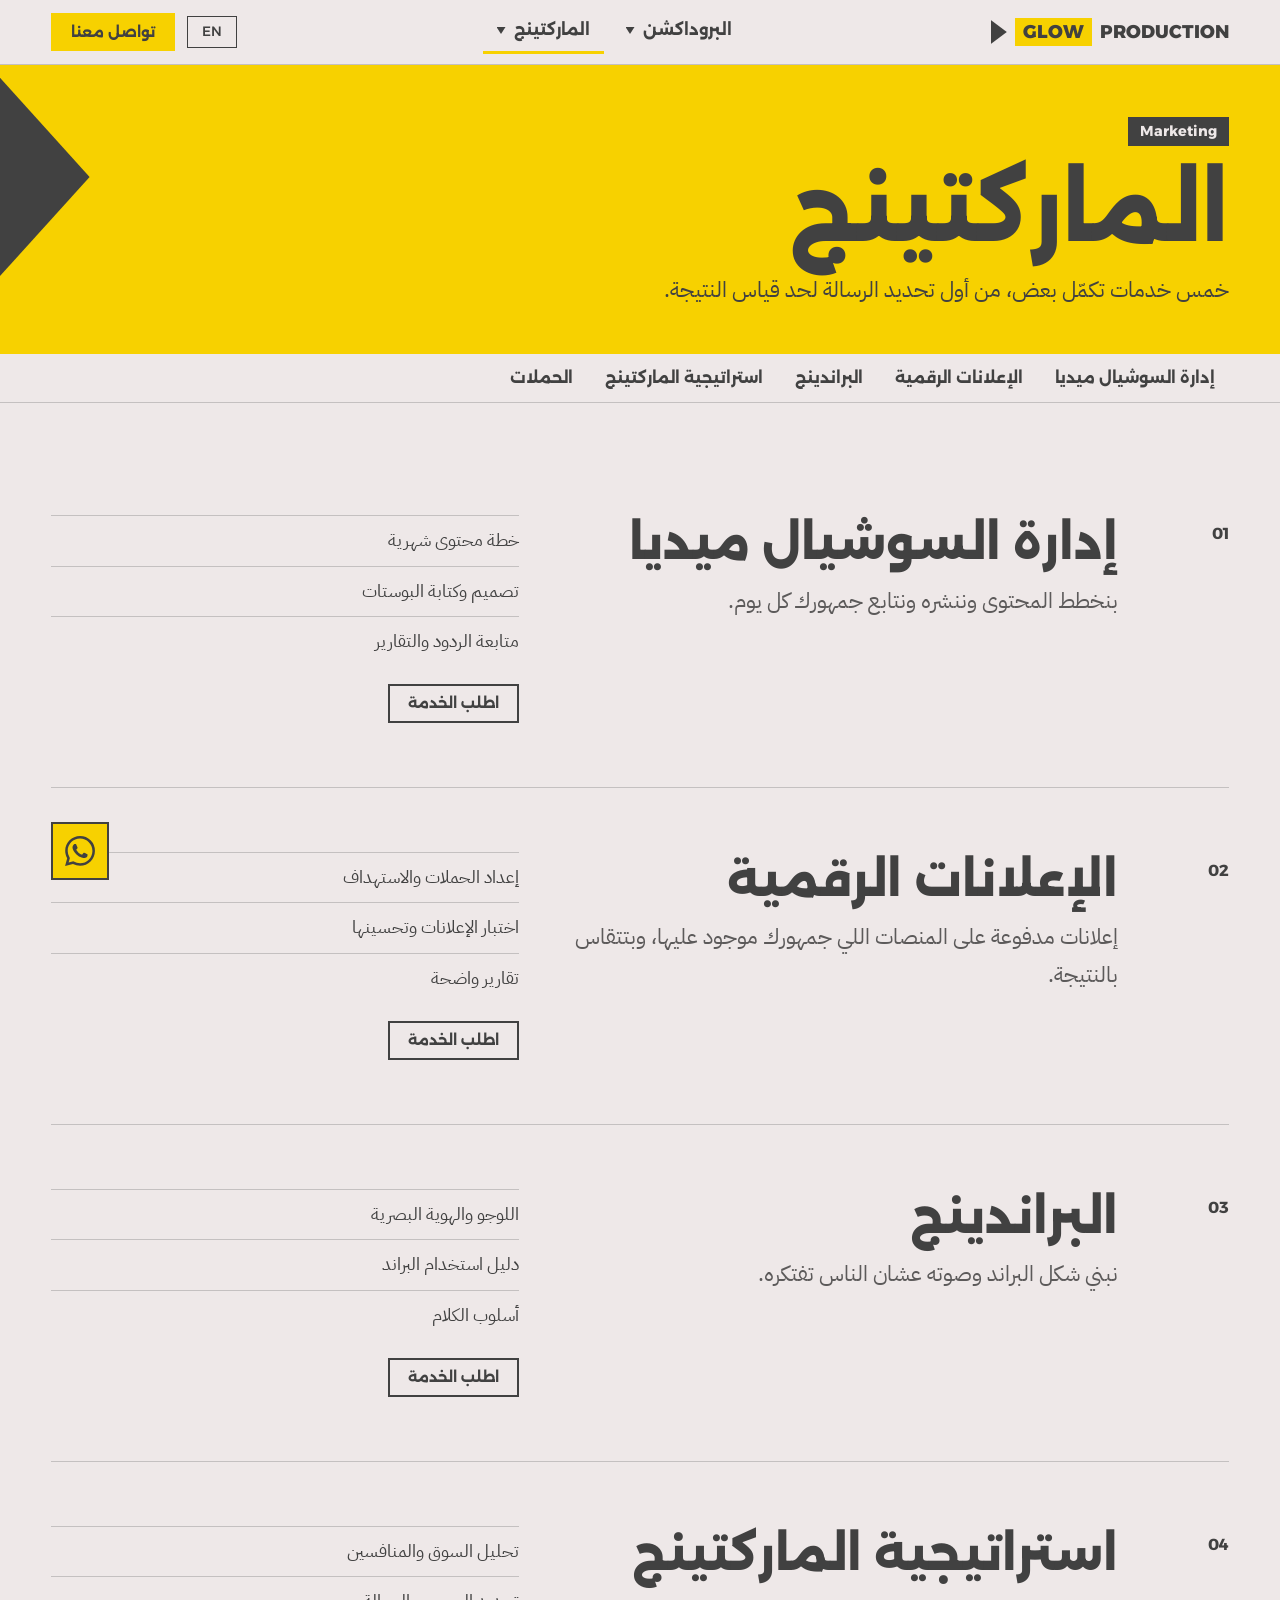
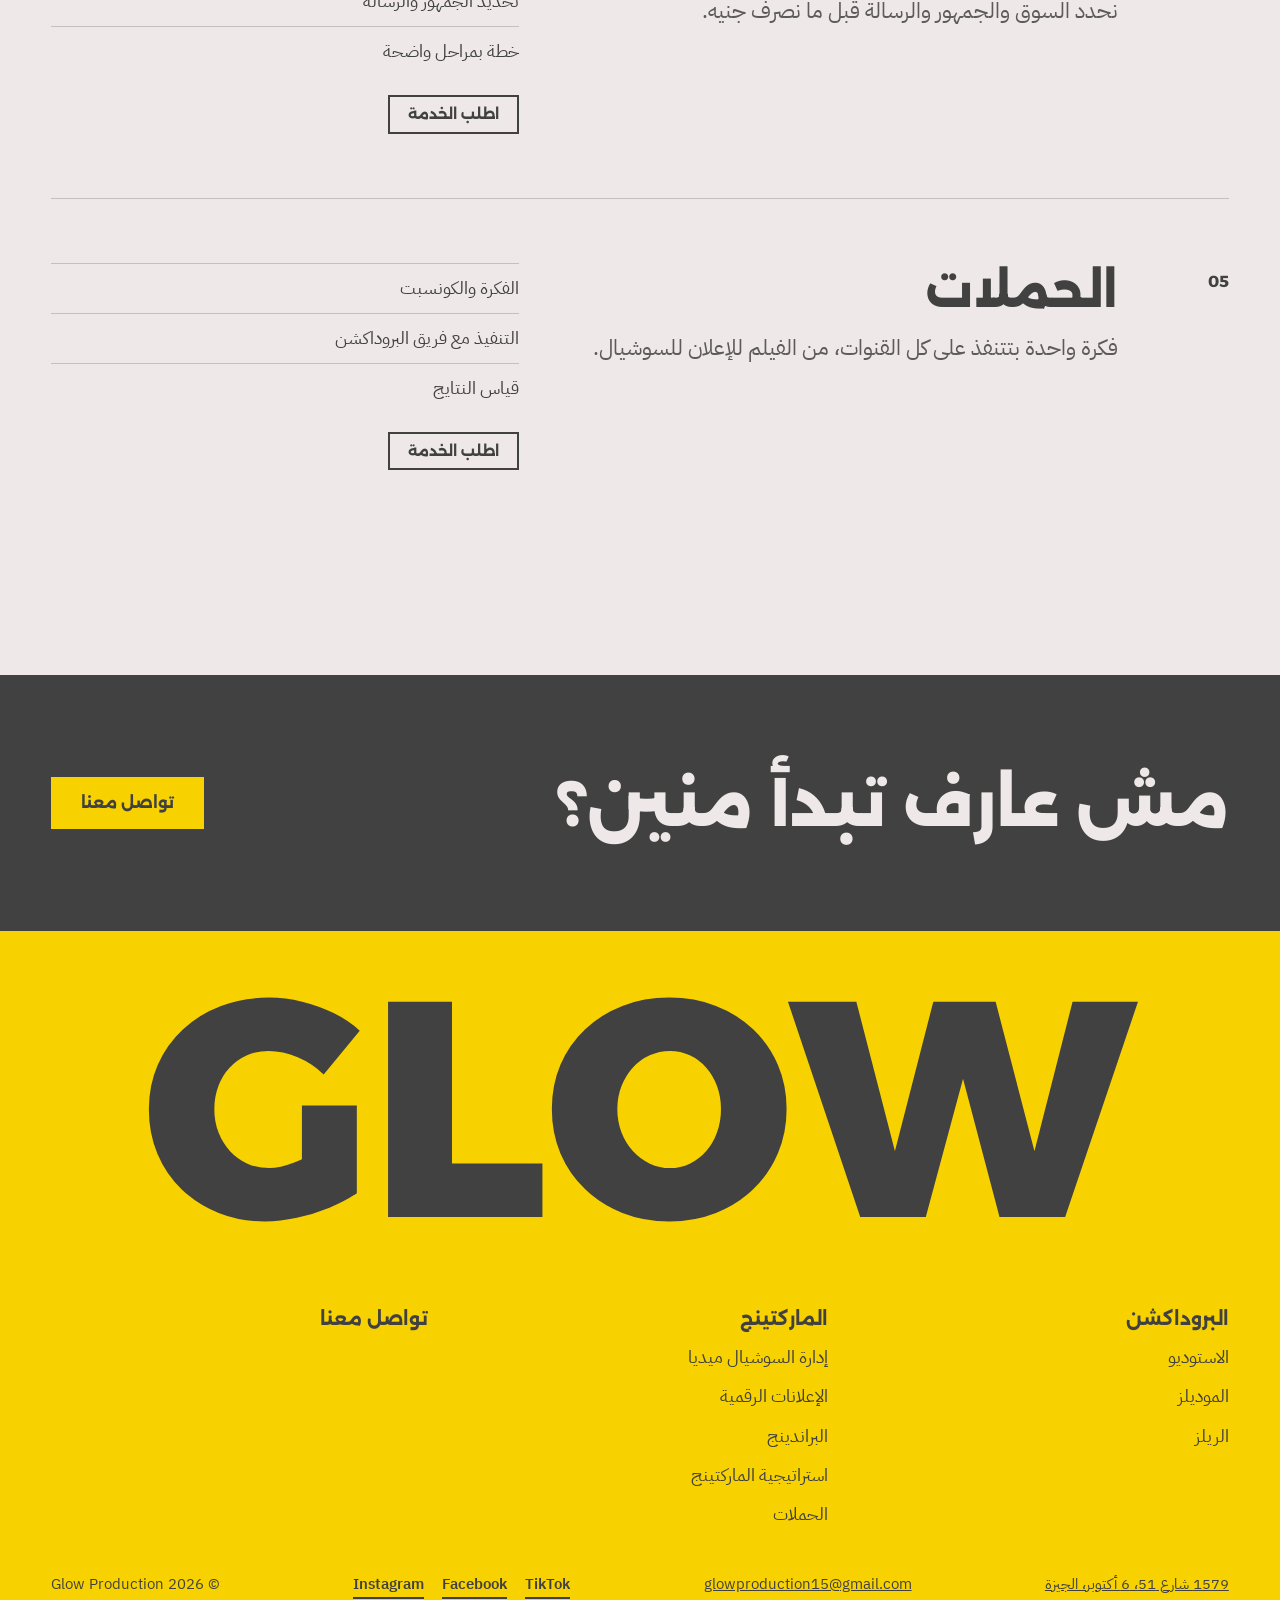
==== marketing.html @ 8772f219 "Glow Production website with dashboard-editable content Arabic-first marketing and production site (" ====
<!doctype html>
<html lang="ar" dir="rtl">
<head>
  <meta charset="utf-8">
  <meta name="viewport" content="width=device-width, initial-scale=1">
  <title data-i18n="title.marketing">الماركتينج | Glow Production</title>
  <meta name="description" content="إدارة السوشيال ميديا والإعلانات الرقمية والبراندينج واستراتيجية الماركتينج والحملات.">
  <script>document.documentElement.classList.add('js')</script>
  <link rel="preconnect" href="https://fonts.googleapis.com">
  <link rel="preconnect" href="https://fonts.gstatic.com" crossorigin>
  <link href="https://fonts.googleapis.com/css2?family=Alexandria:wght@300;500;700;800&family=IBM+Plex+Sans+Arabic:wght@400;500;600&display=swap" rel="stylesheet">
  <link rel="icon" href="data:image/svg+xml,%3Csvg xmlns=%22http://www.w3.org/2000/svg%22 viewBox=%220 0 32 32%22%3E%3Crect width=%2232%22 height=%2232%22 fill=%22%23f7d100%22/%3E%3Cpath d=%22M9 6l16 10-16 10z%22 fill=%22%23414141%22/%3E%3C/svg%3E">
  <link rel="stylesheet" href="styles.css">
</head>
<body data-page="marketing">
  <main id="main">
    <section class="page-hero section--yellow">
      <div class="page-hero__shape" aria-hidden="true"></div>
      <p class="eyebrow eyebrow--dark" data-i18n="mkt.tag">Marketing</p>
      <h1 data-i18n="mkt.title">الماركتينج</h1>
      <p class="lead" data-i18n="mkt.lead">خمس خدمات تكمّل بعض، من أول تحديد الرسالة لحد قياس النتيجة.</p>
    </section>

    <nav class="subnav" id="subnav" aria-label="Marketing"></nav>

    <section class="section section--tight">
      <div id="services"></div>
    </section>

    <section class="band section--dark">
      <h2 data-i18n="mkt.band">مش عارف تبدأ منين؟</h2>
      <a class="btn" href="contact.html" data-i18n="cta.contact">تواصل معنا</a>
    </section>
  </main>
  <script src="main.js"></script>
</body>
</html>
---- styles.css ----
:root {
  --yellow: #f7d100;
  --gray: #414141;
  --beige: #eee8e8;
  --muted: #5c5a5a;
  --line: rgba(65, 65, 65, .24);
  --line-on-dark: rgba(238, 232, 232, .24);
  --gutter: clamp(16px, 4vw, 56px);
  --display: "Alexandria", system-ui, sans-serif;
  --body: "IBM Plex Sans Arabic", "Alexandria", system-ui, sans-serif;
  /* Shapes taken from the logo */
  --arrow: polygon(0 0, 62% 0, 100% 50%, 62% 100%, 0 100%);
  --wedge: polygon(0 0, 100% 50%, 0 100%);
  --diamond: polygon(50% 0, 100% 50%, 50% 100%, 0 50%);
  --vee: polygon(0 0, 100% 0, 50% 100%);
}

* { box-sizing: border-box; }
[hidden] { display: none !important; }
html { scroll-behavior: smooth; scroll-padding-top: 130px; }
body {
  margin: 0;
  background: var(--beige);
  color: var(--gray);
  font: 400 clamp(1rem, .96rem + .2vw, 1.125rem)/1.75 var(--body);
  overflow-x: clip;
}
h1, h2, h3 { font-family: var(--display); font-weight: 800; line-height: 1.2; margin: 0; }
h2 { font-size: clamp(2.2rem, 6vw, 4.75rem); }
h3 { font-size: clamp(1.5rem, 3vw, 2.25rem); }
p { margin: 0; }
a { color: inherit; }
ul, ol { list-style: none; margin: 0; padding: 0; }
:focus-visible { outline: 2px solid currentColor; outline-offset: 3px; }

.skip { position: fixed; inset-inline-start: 12px; top: -60px; z-index: 100; background: var(--gray); color: var(--beige); padding: 8px 14px; }
.skip:focus { top: 12px; }
.eyebrow { display: inline-block; background: var(--yellow); color: var(--gray); padding: 3px 12px; font: 700 .9rem/1.6 var(--display); }
.lead { color: var(--muted); font-size: clamp(1.05rem, 1rem + .45vw, 1.35rem); max-width: 34em; }
.todo { border-bottom: 1px dashed currentColor; opacity: .8; }

.btn {
  display: inline-block; padding: 14px 28px; border: 2px solid var(--yellow);
  background: var(--yellow); color: var(--gray); font: 700 1rem/1.3 var(--display); text-decoration: none; cursor: pointer;
  transition: background .18s, color .18s, border-color .18s;
}
.btn:hover { background: var(--gray); border-color: var(--gray); color: var(--beige); }
.btn--ghost { background: transparent; color: var(--gray); border-color: var(--gray); }
.btn--small { padding: 8px 18px; font-size: .9rem; }
.brief .btn:hover { background: var(--beige); border-color: var(--beige); color: var(--gray); }

/* Header */
.header {
  position: fixed; inset: 0 0 auto; z-index: 50; display: flex; align-items: center; justify-content: space-between; gap: 24px;
  padding: 18px var(--gutter); transition: background .25s, padding .25s;
}
.header.is-solid { background: var(--beige); border-bottom: 1px solid var(--line); padding-block: 10px; }
.logo { display: inline-flex; align-items: center; text-decoration: none; direction: ltr; }
.logo img { display: block; height: 44px; width: auto; }
.logo img + .logo__text { display: none; }
.logo__text { display: inline-flex; align-items: center; gap: 8px; font: 800 1.15rem/1 var(--display); }
.logo__text i { width: 16px; height: 24px; background: var(--gray); clip-path: var(--wedge); }
.logo__text b { background: var(--yellow); padding: 5px 8px; font-weight: 800; }
.nav { display: flex; gap: 8px; align-items: center; }
.nav__group { position: relative; }
.nav__top { display: inline-flex; align-items: center; gap: 8px; padding: 10px 14px; text-decoration: none; font: 700 1rem/1.3 var(--display); border-bottom: 3px solid transparent; }
.nav__group .nav__top::after { content: ""; width: 9px; height: 7px; background: currentColor; clip-path: var(--vee); }
.nav__top:hover, .nav__top[aria-current] { border-color: var(--yellow); }
.nav__contact { display: none; }
.nav__panel { position: absolute; top: 100%; inset-inline-start: 0; min-width: 250px; padding: 8px; background: var(--gray); color: var(--beige); visibility: hidden; opacity: 0; transform: translateY(6px); transition: opacity .16s, transform .16s, visibility .16s; }
.nav__group:hover .nav__panel, .nav__group:focus-within .nav__panel { visibility: visible; opacity: 1; transform: none; }
.nav__panel a { display: block; padding: 10px 12px; text-decoration: none; font-weight: 500; }
.nav__panel a:hover, .nav__panel a:focus-visible { background: var(--yellow); color: var(--gray); }
.header__actions { display: flex; align-items: center; gap: 12px; }
.lang { background: none; border: 1px solid var(--gray); color: var(--gray); padding: 8px 14px; font: 500 .85rem/1 var(--display); cursor: pointer; }
.lang:hover { background: var(--gray); color: var(--beige); }
.menu { display: none; width: 42px; height: 42px; background: none; border: 1px solid var(--gray); cursor: pointer; position: relative; }
.menu span { position: absolute; inset-inline: 10px; height: 2px; background: var(--gray); transition: transform .2s, top .2s; }
.menu span:first-child { top: 15px; }
.menu span:last-child { top: 23px; }
.menu[aria-expanded="true"] span:first-child { top: 19px; transform: rotate(45deg); }
.menu[aria-expanded="true"] span:last-child { top: 19px; transform: rotate(-45deg); }

/* Hero */
.hero { --mark: min(24vw, 40svh); position: relative; min-height: 100svh; display: flex; align-items: center; overflow: hidden; isolation: isolate; }
[dir="rtl"] .hero__mark { left: 0; }
[dir="ltr"] .hero__mark { right: 0; }
.hero__mark { position: absolute; z-index: -1; bottom: clamp(32px, 6vw, 80px); width: var(--mark); aspect-ratio: 1; direction: ltr; }
.hero__mark i { position: absolute; display: block; }
.hero__mark .a { inset: 0; background: var(--yellow); clip-path: var(--arrow); }
.hero__mark .b { inset: 0 auto 0 0; width: 46%; background: var(--gray); clip-path: var(--wedge); }
.hero__mark .c { width: 22%; aspect-ratio: 1; top: 39%; left: 60%; background: var(--beige); clip-path: var(--diamond); }
.hero__inner { width: 100%; padding: 110px calc(var(--mark) + 24px) 40px var(--gutter); padding-inline: var(--gutter) calc(var(--mark) + 24px); position: relative; }
.hero h1 { font-size: clamp(3.2rem, 8.4vw, 8.5rem); line-height: 1.16; margin-block: 30px 24px; }
.hero__foot { display: flex; flex-direction: column; align-items: flex-start; gap: 24px; }
.hero__foot .lead { color: var(--gray); }
.hero__cta { display: flex; flex-wrap: wrap; gap: 12px; }
.reel { display: inline-flex; align-items: center; gap: 12px; margin-top: 28px; background: none; border: 0; padding: 0; color: var(--gray); font: 700 1rem/1 var(--display); cursor: pointer; }
.reel__icon { width: 26px; height: 34px; background: var(--gray); clip-path: var(--wedge); transition: transform .2s; }
.reel:hover .reel__icon { transform: translateX(4px); }

/* Clients */
.clients { background: var(--yellow); overflow: hidden; padding-block: 18px; direction: ltr; }
.clients__track { display: flex; width: max-content; animation: slide 36s linear infinite; }
.clients__set { display: flex; align-items: center; gap: 72px; padding-right: 72px; }
.clients img { display: block; height: 40px; width: auto; max-width: 160px; object-fit: contain; mix-blend-mode: multiply; }
.clients span { font: 700 1.05rem/1.4 var(--display); white-space: nowrap; }
@keyframes slide { to { transform: translateX(-50%); } }

/* Sections */
.section { padding: clamp(72px, 11vw, 150px) var(--gutter); }
.section--dark { background: var(--gray); color: var(--beige); --line: var(--line-on-dark); --muted: #d9d3d3; }
.section--yellow { background: var(--yellow); --line: rgba(65, 65, 65, .32); --muted: var(--gray); }
.section__head { display: flex; flex-wrap: wrap; align-items: flex-end; justify-content: space-between; gap: 24px; margin-bottom: clamp(32px, 5vw, 64px); }

/* Work */
.filters { display: flex; flex-wrap: wrap; gap: 8px; }
.filters button { background: none; color: var(--gray); border: 1px solid var(--gray); padding: 8px 18px; font: 500 .95rem/1.4 var(--display); cursor: pointer; }
.filters button:hover { background: var(--yellow); border-color: var(--yellow); }
.filters button[aria-pressed="true"] { background: var(--gray); border-color: var(--gray); color: var(--beige); }
.grid { display: grid; grid-template-columns: repeat(12, 1fr); gap: clamp(12px, 1.6vw, 22px); }
.card { grid-column: span 4; position: relative; display: flex; flex-direction: column; justify-content: flex-end; min-height: clamp(320px, 34vw, 480px); padding: clamp(18px, 2vw, 28px); overflow: hidden; text-decoration: none; isolation: isolate; }
.card--wide { grid-column: span 8; }
.card--dark { background: var(--gray); color: var(--beige); --shape: var(--yellow); }
.card--yellow { background: var(--yellow); color: var(--gray); --shape: var(--gray); }
.card__art { position: absolute; z-index: -1; top: clamp(16px, 2vw, 28px); inset-inline-end: clamp(16px, 2vw, 28px); height: clamp(22px, 2.4vw, 32px); aspect-ratio: 1; background: var(--shape); clip-path: var(--poly); transition: transform .3s cubic-bezier(.2, .7, .2, 1); }
.card:hover .card__art { transform: scale(1.25); }
.card__cat { font: 500 .85rem/1.4 var(--display); }
.card h3 { font-size: clamp(1.3rem, 2.3vw, 2rem); margin-block: 4px; }
.card__meta { font-size: .98rem; }

/* Services */
.split { display: grid; grid-template-columns: 1fr 1fr; gap: 1px; background: var(--line); border: 1px solid var(--line); }
.pane { background: var(--gray); padding: clamp(24px, 4vw, 56px); }
.pane--hot { background: var(--yellow); color: var(--gray); --line: rgba(65, 65, 65, .32); }
.pane--hot .eyebrow { background: var(--gray); color: var(--beige); }
.pane h3 { margin-block: 14px 28px; }
.pane li { padding-block: 14px; border-top: 1px solid var(--line); font-size: 1.1rem; }
.steps { display: grid; grid-template-columns: repeat(4, 1fr); gap: 24px; margin-top: clamp(40px, 6vw, 72px); counter-reset: s; }
.steps li { counter-increment: s; display: grid; gap: 4px; }
.steps li::before { content: counter(s, decimal-leading-zero); color: var(--yellow); font: 700 .95rem/1 var(--display); }
.steps b { font: 700 1.3rem/1.4 var(--display); }
.steps span { color: var(--muted); }

/* Studio */
.studio { display: grid; grid-template-columns: 1.1fr 1fr; gap: clamp(32px, 6vw, 88px); align-items: center; }
.studio__art { position: relative; aspect-ratio: 4/3; background: var(--gray); overflow: hidden; direction: ltr; }
.studio__art::before { content: ""; position: absolute; top: 24px; left: 24px; width: 28px; height: 36px; background: var(--yellow); clip-path: var(--wedge); }
.studio h2 { font-size: clamp(2rem, 4.4vw, 3.5rem); margin-block: 14px 28px; }
.studio dl { margin: 0; }
.studio dl div { display: flex; justify-content: space-between; gap: 16px; padding-block: 14px; border-top: 1px solid var(--line); }
.studio dd { margin: 0; }

/* Proof */
.stats { display: grid; grid-template-columns: repeat(4, 1fr); gap: 24px; }
.stats b { display: inline-block; font: 800 clamp(2.6rem, 6vw, 5rem)/1.2 var(--display); }
.stats span { display: block; }
.quote { margin: clamp(48px, 7vw, 96px) 0 0; max-width: 46em; }
.quote blockquote { display: inline; margin: 0; font: 500 clamp(1.4rem, 3vw, 2.4rem)/1.6 var(--display); }
.quote figcaption { display: table; margin-top: 18px; }

/* Brief */
.brief { display: grid; grid-template-columns: 1fr 1.25fr; gap: clamp(32px, 6vw, 88px); }
.brief h2 { margin-bottom: 16px; }
.brief__alt { margin-top: 28px; color: var(--muted); }
.form { display: grid; grid-template-columns: 1fr 1fr; gap: 20px; }
.form label { display: grid; gap: 6px; font-weight: 500; }
.form__wide { grid-column: 1 / -1; }
.form input, .form select, .form textarea { width: 100%; padding: 13px 14px; background: rgba(238, 232, 232, .1); border: 1px solid var(--line); border-radius: 0; color: var(--beige); font: inherit; }
.form option { color: var(--gray); background: var(--beige); }
.form input:focus, .form select:focus, .form textarea:focus { outline: none; border-color: var(--yellow); }
.form .is-bad { border: 2px solid var(--yellow); }
.form__end { display: flex; flex-wrap: wrap; align-items: center; gap: 18px; }
.form__msg { color: var(--yellow); }

/* Footer */
.footer { padding: 0 var(--gutter) 96px; background: var(--yellow); overflow: hidden; }
.footer__big { font: 800 clamp(5.5rem, 24vw, 21rem)/1.15 var(--display); text-align: center; direction: ltr; }
.footer__row { display: flex; flex-wrap: wrap; justify-content: space-between; gap: 16px; font-size: .95rem; }

/* Dialog */
.dialog { width: min(1100px, calc(100vw - 32px)); padding: 0; border: 0; background: var(--gray); color: var(--beige); }
.dialog::backdrop { background: rgba(65, 65, 65, .9); }
.dialog__frame { aspect-ratio: 16/9; max-height: calc(100svh - 64px); }
.dialog__frame iframe { display: block; width: 100%; height: 100%; border: 0; }
.dialog--tall { width: min(400px, calc(100vw - 32px), calc((100svh - 64px) * 9 / 16)); }
.dialog--tall .dialog__frame { aspect-ratio: 9/16; }
.dialog__close { position: absolute; top: 8px; inset-inline-end: 8px; width: 42px; height: 42px; border: 0; background: var(--yellow); color: var(--gray); font-size: 1.5rem; cursor: pointer; }

/* Home: the two main paths */
.section--tight { padding-top: 0; }
.doors { display: grid; grid-template-columns: 1fr 1fr; gap: clamp(12px, 1.6vw, 22px); }
.door { padding: clamp(24px, 4vw, 56px); }
.door--dark { background: var(--gray); color: var(--beige); --line: var(--line-on-dark); }
.door--yellow { background: var(--yellow); color: var(--gray); --line: rgba(65, 65, 65, .32); }
.door h3 { font-size: clamp(2rem, 5vw, 3.75rem); margin-bottom: 24px; }
.door h3 a { text-decoration: none; }
.door li a { display: flex; justify-content: space-between; align-items: center; padding-block: 13px; border-top: 1px solid var(--line); text-decoration: none; font-size: 1.1rem; font-weight: 500; }
.door li a::after { content: ""; width: 9px; height: 13px; background: currentColor; clip-path: var(--wedge); transition: transform .18s; }
[dir="rtl"] .door li a::after { transform: scaleX(-1); }
.door li a:hover { font-weight: 600; }

.band { display: flex; flex-wrap: wrap; align-items: center; justify-content: space-between; gap: 24px; padding: clamp(48px, 7vw, 96px) var(--gutter); background: var(--gray); color: var(--beige); }
.band h2 { font-size: clamp(2rem, 5vw, 4rem); }
.band .btn:hover { background: var(--beige); border-color: var(--beige); color: var(--gray); }
.section--dark ~ .band { border-top: 1px solid var(--line-on-dark); }

/* Inner pages */
.page-hero { position: relative; overflow: hidden; padding: clamp(96px, 9vw, 124px) var(--gutter) clamp(28px, 3.5vw, 44px); isolation: isolate; }
.page-hero h1 { font-size: clamp(2.6rem, 7vw, 5.5rem); margin-block: 10px 10px; }
.page-hero__shape { position: absolute; z-index: -1; inset-block: 22%; inset-inline-end: 0; width: min(7vw, 96px); background: var(--yellow); clip-path: var(--wedge); }
.section--yellow .page-hero__shape, .page-hero.section--yellow .page-hero__shape { background: var(--gray); }
.eyebrow--dark { background: var(--gray); color: var(--beige); }
.section--dark .btn--ghost, .band .btn--ghost { color: var(--beige); border-color: var(--beige); }

.subnav { position: sticky; top: 66px; z-index: 40; display: flex; gap: 4px; padding-inline: var(--gutter); background: var(--beige); border-bottom: 1px solid var(--line); overflow-x: auto; }
.subnav a { padding: 14px 14px 11px; white-space: nowrap; text-decoration: none; font: 700 .98rem/1.3 var(--display); border-bottom: 3px solid transparent; }
.subnav a:hover { border-color: var(--yellow); }
.subnav + .section--tight { padding-top: clamp(24px, 4vw, 48px); }

.svc { display: grid; grid-template-columns: 72px 1.2fr 1fr; gap: clamp(16px, 3vw, 48px); padding-block: clamp(32px, 5vw, 64px); border-top: 1px solid var(--line); }
.svc:first-child { border-top: 0; }
.svc__num { font: 700 1rem/2.4 var(--display); }
.svc h2 { font-size: clamp(1.8rem, 3.6vw, 3rem); margin-bottom: 12px; }
.svc li { padding-block: 9px; border-top: 1px solid var(--line); }
.svc .btn { margin-top: 18px; }

.studio .btn { margin-top: 26px; }
.models { display: grid; grid-template-columns: repeat(4, 1fr); gap: clamp(12px, 1.6vw, 22px); }
.model { position: relative; display: flex; flex-direction: column; justify-content: flex-end; aspect-ratio: 3/4; padding: 16px; overflow: hidden; isolation: isolate; }
.model--dark { background: var(--gray); color: var(--beige); --shape: var(--yellow); }
.model--yellow { background: var(--yellow); color: var(--gray); --shape: var(--gray); }
.model h3 { font-size: 1.15rem; }
.model .btn { align-self: flex-start; margin-top: 10px; }
.model p { font-size: .95rem; }
.model--yellow .btn { background: var(--gray); border-color: var(--gray); color: var(--beige); }
.model .btn:hover { background: var(--beige); border-color: var(--beige); color: var(--gray); }
.reels { display: grid; grid-template-columns: repeat(4, 1fr); gap: clamp(12px, 1.6vw, 22px); }
.reel-card { position: relative; overflow: hidden; isolation: isolate; display: flex; flex-direction: column; justify-content: space-between; align-items: flex-start; aspect-ratio: 9/16; padding: 16px; border: 0; color: var(--gray); font: 700 1rem/1.4 var(--display); text-align: start; cursor: pointer; }
.reel-card--yellow { background: var(--yellow); }
.reel-card--beige { background: var(--beige); }
.reel-card:hover .reel__icon { transform: scale(1.2); }

.contact-list { margin: 0; }
.contact-list div { padding-block: 14px; border-top: 1px solid var(--line); }
.contact-list dt { color: var(--muted); font-size: .95rem; }
.contact-list dd { margin: 0; display: inline-block; }
.contact-list .social { display: flex; }

.footer__map { display: grid; grid-template-columns: repeat(3, 1fr); gap: 24px; padding-block: 16px 36px; }
.footer__map a { display: block; padding-block: 4px; text-decoration: none; }
.footer__map a:hover { text-decoration: underline; }
.footer__head { font: 700 1.15rem/1.6 var(--display); }
.social { display: flex; flex-wrap: wrap; gap: 6px 18px; direction: ltr; }
.social a { font-weight: 600; text-decoration: none; border-bottom: 2px solid currentColor; }
.social a:hover { border-color: var(--yellow); }
.footer .social a:hover { border-color: var(--gray); color: var(--gray); opacity: .7; }

/* Floating WhatsApp button */
.wa { position: fixed; z-index: 45; bottom: 20px; inset-inline-end: var(--gutter); display: grid; place-items: center; width: 58px; height: 58px; background: var(--yellow); border: 2px solid var(--gray); color: var(--gray); transition: background .18s, color .18s; }
.wa svg { width: 30px; height: 30px; fill: currentColor; }
.wa:hover { background: var(--gray); color: var(--yellow); }

/* Reveal */
.js .reveal { opacity: 0; transform: translateY(26px); transition: opacity .7s, transform .7s; }
.js .reveal.is-in { opacity: 1; transform: none; }

@media (max-width: 860px) {
  .menu { display: block; }
  .header .btn--small { display: none; }
  .nav { position: fixed; inset: 0; z-index: -1; flex-direction: column; align-items: stretch; gap: 10px; padding: 92px var(--gutter) 32px; overflow-y: auto; background: var(--beige); visibility: hidden; opacity: 0; transition: opacity .2s; }
  .nav.is-open { visibility: visible; opacity: 1; }
  .nav__top { padding: 6px 0; font-size: 1.5rem; }
  .nav__group .nav__top::after { display: none; }
  .nav__panel { position: static; min-width: 0; padding: 0; background: none; color: var(--gray); visibility: inherit; opacity: 1; transform: none; }
  .nav__panel a { padding: 9px 0; border-top: 1px solid var(--line); }
  .nav__contact { display: block; margin-top: 8px; padding: 12px 16px; background: var(--yellow); text-align: center; border: 0; }
  .doors, .svc { grid-template-columns: 1fr; }
  .svc { gap: 10px; }
  .models, .reels { grid-template-columns: 1fr 1fr; }
  .footer__map { grid-template-columns: 1fr 1fr; }
  .header { gap: 8px; }
  .logo__text { font-size: .92rem; gap: 6px; }
  .page-hero__shape { width: 8vw; }
  .hero { --mark: min(30vw, 20svh); min-height: 0; }
  .hero__mark { top: 84px; bottom: auto; }
  .hero__inner { padding: calc(var(--mark) + 92px) var(--gutter) 32px; }
  .hero h1 { font-size: clamp(3rem, 14vw, 6rem); }
  .card, .card--wide { grid-column: 1 / -1; min-height: 300px; }
  .split, .studio, .brief { grid-template-columns: 1fr; }
  .steps, .stats { grid-template-columns: 1fr 1fr; }
}
@media (max-width: 520px) {
  .form { grid-template-columns: 1fr; }
  .hero__cta .btn { flex: 1; text-align: center; }
}
@media (prefers-reduced-motion: reduce) {
  html { scroll-behavior: auto; }
  .clients__track { animation: none; }
  .js .reveal { opacity: 1; transform: none; transition: none; }
}

/* Photos and videos added from the dashboard */
.card__img { position: absolute; inset: 0; z-index: -1; width: 100%; height: 100%; object-fit: cover; }
.card__body { display: flex; flex-direction: column; align-items: flex-start; }
.card--photo .card__body, .model--photo .card__body { max-width: 100%; padding: 10px 14px; background: var(--gray); color: var(--beige); }
.card__link { position: absolute; inset: 0; display: grid; place-items: center; background: none; border: 0; cursor: pointer; }
.card__link .reel__icon { width: 44px; height: 56px; background: var(--yellow); }
.card--yellow:not(.card--photo) .card__link .reel__icon { background: var(--gray); }
.card__link:hover .reel__icon { transform: scale(1.15); }
.reel-card--photo .reel__icon { background: var(--yellow); }
.reel-card--photo .reel-card__title { padding: 4px 10px; background: var(--gray); color: var(--beige); }
.studio__art img { display: block; width: 100%; height: 100%; object-fit: cover; }
.studio__art--photos { display: grid; grid-template-columns: repeat(3, 1fr); gap: 8px; aspect-ratio: auto; background: none; }
.studio__art--photos::before { display: none; }
.studio__art--photos img { aspect-ratio: 1; }
.studio__art--photos img:first-child { grid-column: 1 / -1; aspect-ratio: 4/3; }

/* Edit mode (owner only, opened with ?edit) */
.is-editing [data-edit] { position: relative; outline: 2px dashed var(--yellow); outline-offset: -8px; }
.edit-pin { position: absolute; z-index: 35; top: 16px; inset-inline-start: 16px; padding: 6px 12px; border: 2px solid var(--yellow); background: var(--gray); color: var(--yellow); font: 700 .9rem/1.3 var(--display); text-decoration: none; }
.edit-pin:hover { background: var(--yellow); color: var(--gray); }
.hero > .edit-pin { top: 96px; }
.is-editing .clients, .is-editing .contact-list { padding-top: 60px; }
.is-editing .section--tight[data-edit] { padding-top: 72px; }
.is-editing [data-edit].is-empty { min-height: 200px; }
.is-editing [data-edit].is-empty::after { content: "القسم ده فاضي ومش ظاهر للزوار. دوس على القلم عشان تضيف."; display: block; padding: 24px var(--gutter); color: var(--muted); font-weight: 600; }
.edit-bar { position: fixed; z-index: 60; bottom: 24px; left: 50%; transform: translateX(-50%); display: flex; gap: 12px; padding: 8px 14px; background: var(--gray); color: var(--beige); font-size: .9rem; white-space: nowrap; }
.edit-bar a { color: var(--yellow); }
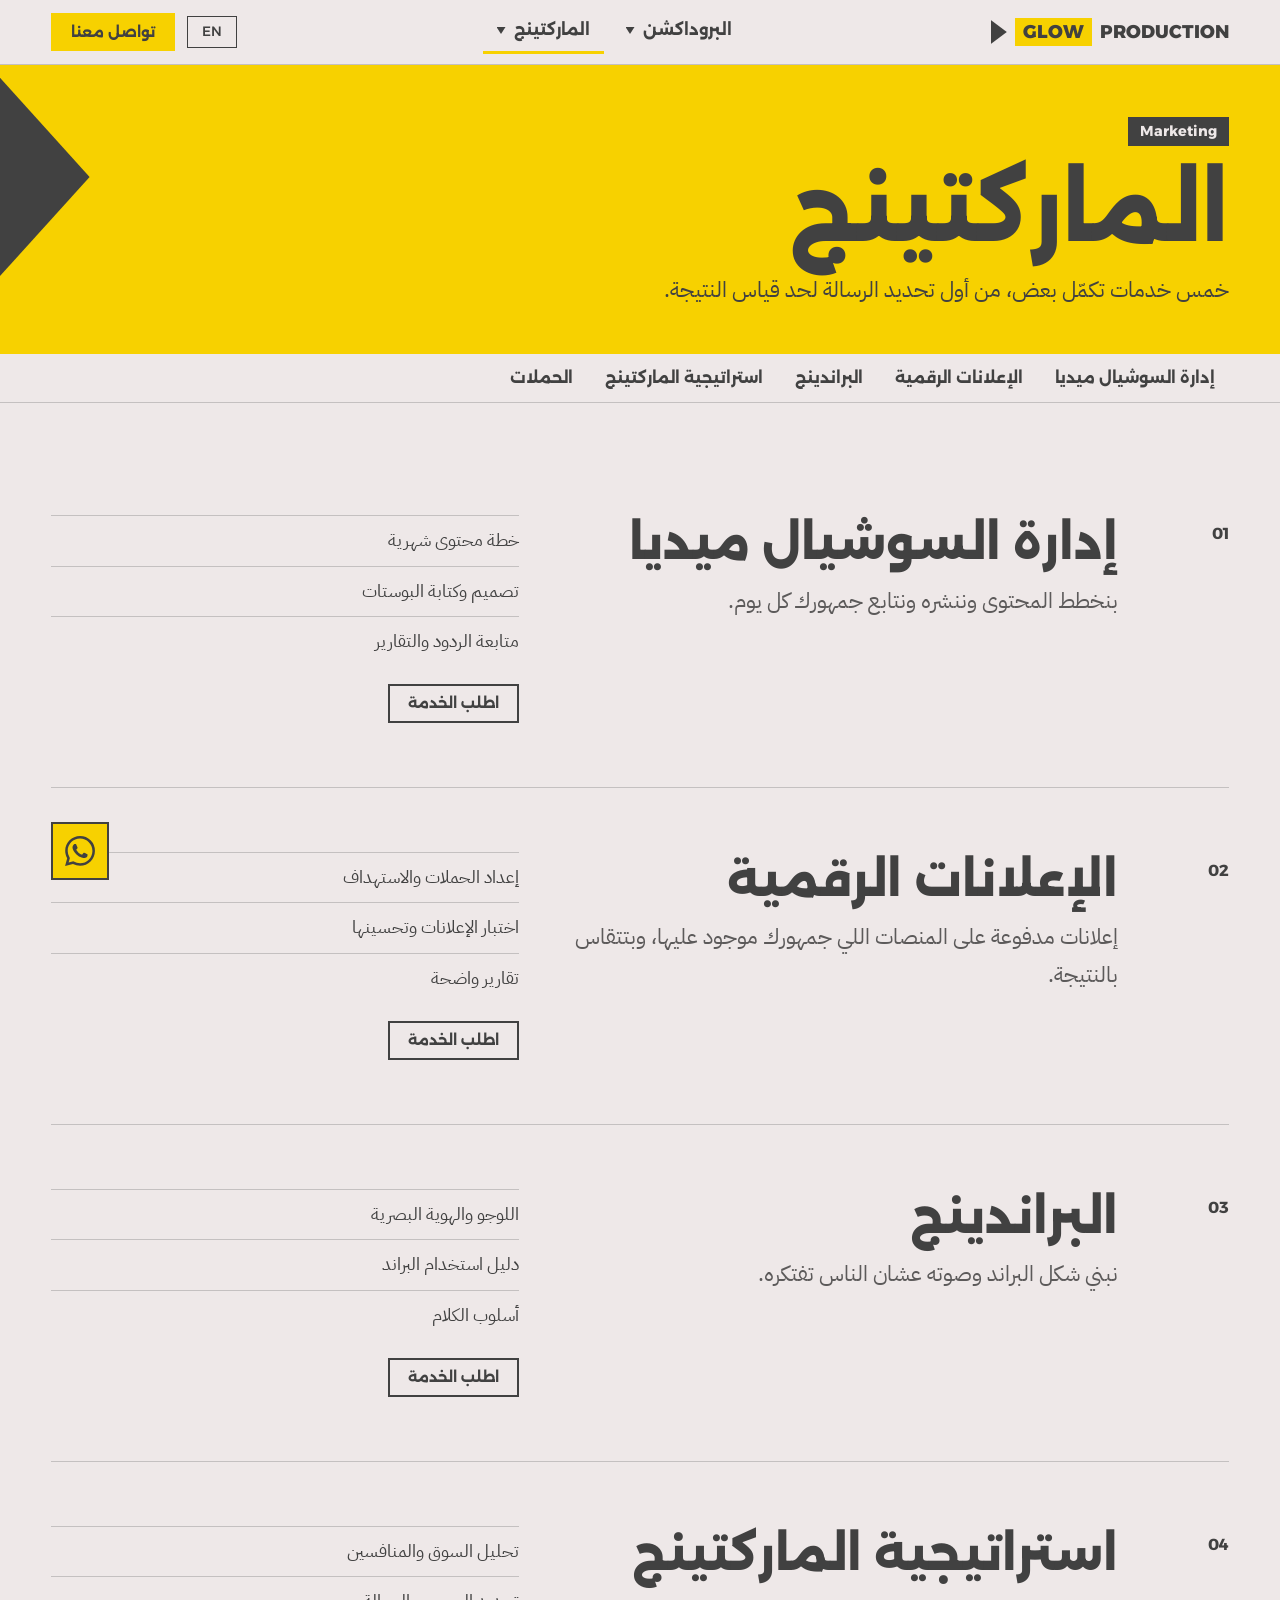
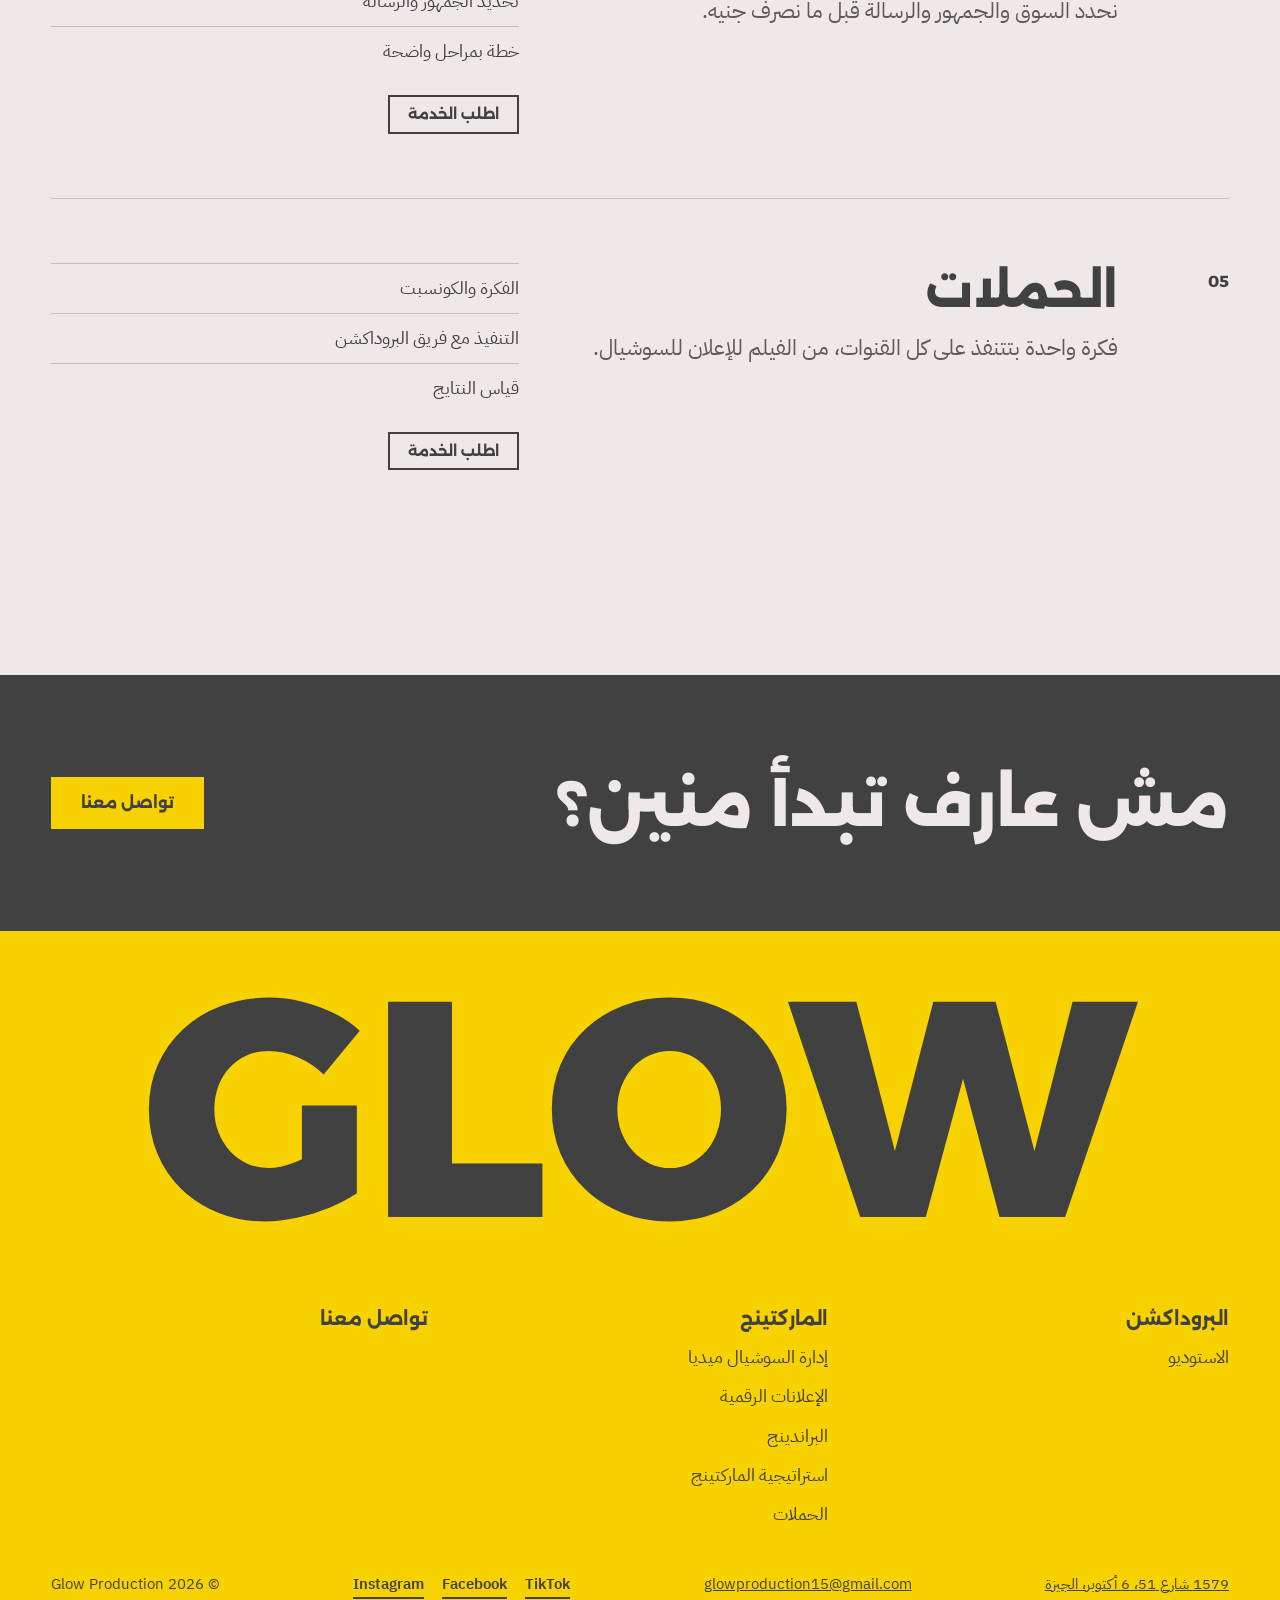
==== commit 4819cfdb: "Sections and services editable from the dashboard Marketing services and extra production sections (" ====
--- a/marketing.html
+++ b/marketing.html
@@ -24,7 +24,7 @@
     <nav class="subnav" id="subnav" aria-label="Marketing"></nav>
 
     <section class="section section--tight">
-      <div id="services"></div>
+      <div id="services" data-edit="sections"></div>
     </section>
 
     <section class="band section--dark">
--- a/styles.css
+++ b/styles.css
@@ -327,3 +327,11 @@
 .is-editing [data-edit].is-empty::after { content: "القسم ده فاضي ومش ظاهر للزوار. دوس على القلم عشان تضيف."; display: block; padding: 24px var(--gutter); color: var(--muted); font-weight: 600; }
 .edit-bar { position: fixed; z-index: 60; bottom: 24px; left: 50%; transform: translateX(-50%); display: flex; gap: 12px; padding: 8px 14px; background: var(--gray); color: var(--beige); font-size: .9rem; white-space: nowrap; }
 .edit-bar a { color: var(--yellow); }
+
+/* Sections added from the dashboard */
+.svc .section-media { grid-column: 1 / -1; margin-top: 8px; }
+.extra__points { max-width: 40em; }
+.extra__points li { padding-block: 9px; border-top: 1px solid var(--line); }
+.extra .section-media { margin-top: clamp(24px, 4vw, 48px); }
+.is-editing #extraSections, .is-editing #services { padding-top: 60px; }
+.is-editing #extraSections.is-empty::after { content: "مفيش أقسام إضافية لسه. دوس على القلم عشان تضيف قسم زي البودكاست."; }
